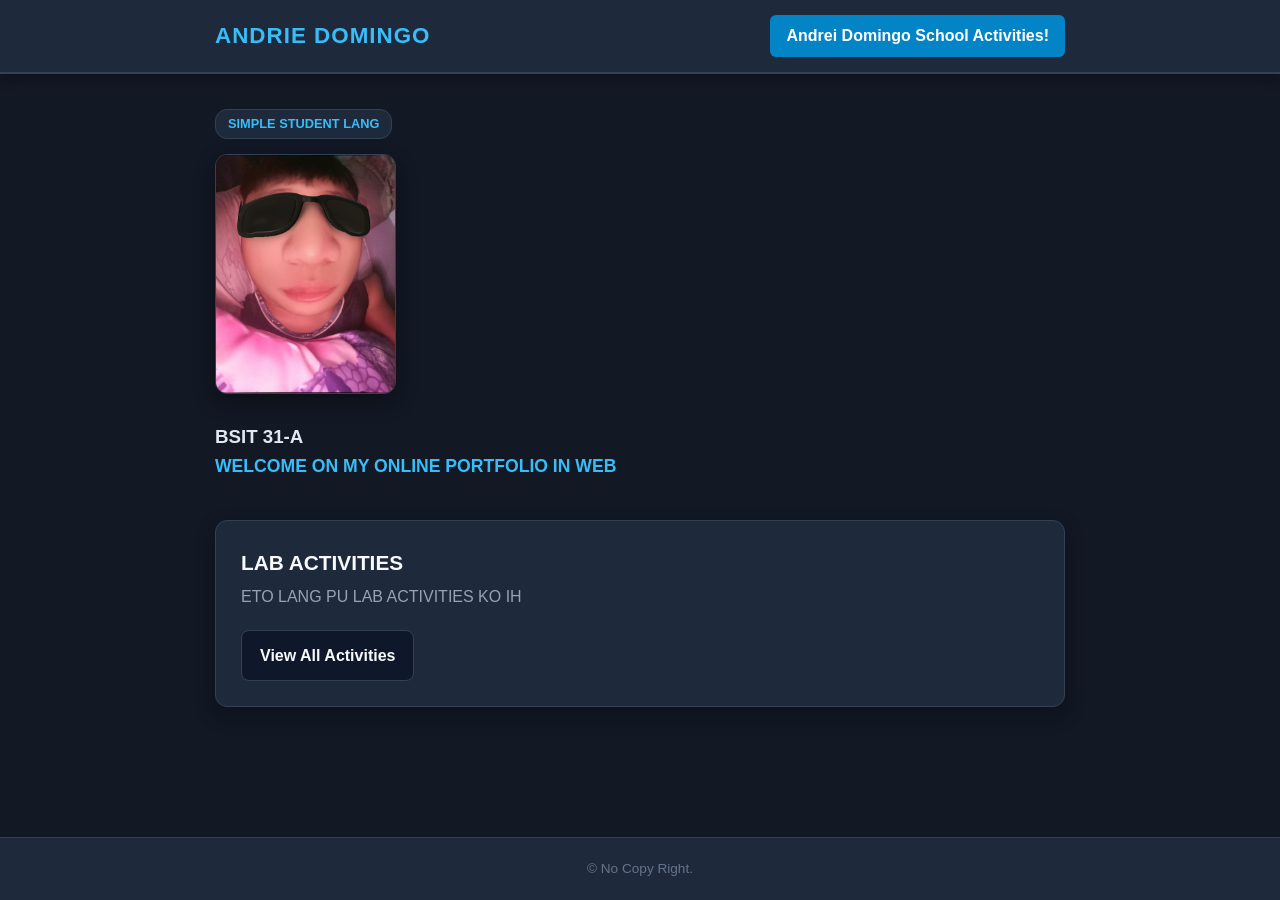
==== PORTFOLIO/DOMINGO BSIT31A/index.html @ 51f82150 "Rename INDEX.html to index.html" ====
<!DOCTYPE html>
<html lang="en">
<head>
  <meta charset="UTF-8">
  <meta name="viewport" content="width=device-width, initial-scale=1.0">
  <title>Welcome | Andrei</title>
  <link rel="stylesheet" href="style.css">
</head>
<body>

  <header class="header">
    <div class="container nav-container">
      <a href="INDEX.html" class="logo">ANDRIE DOMINGO </a>
      <nav class="nav-links">
        <a href="Activities.html" class="nav-btn">Andrei Domingo School Activities!</a>
      </nav>
    </div>
  </header>

  <main class="container">
    <!-- Hero Section -->
    <section class="hero">
      <span class="badge">SIMPLE STUDENT LANG</span>
      
      <!-- Clickable Profile Character Image (HTML + CSS Toggle) -->
      <div class="profile-image-container">
        <input type="checkbox" id="img-toggle" class="toggle-checkbox">
        <label for="img-toggle" class="img-wrapper" title="Click to change image!">
          <img src="Pogi.png" alt="" class="profile-img main-img">
          <img src="Superpogi.png" alt="" class="profile-img alt-img">
        </label>
      </div>

      <h3>BSIT 31-A</h3>
      <div class="subtitle">
        <h2>WELCOME ON MY ONLINE PORTFOLIO IN WEB</h2>
      </div>
    </section>

    <!-- Navigation Link Section -->
    <section class="section link-section">
      <h2>LAB ACTIVITIES</h2>
      <p>ETO LANG PU LAB ACTIVITIES KO IH</p>
      <a href="Activities.html" class="btn">View All Activities</a>
    </section>
  </main>

  <footer class="footer">
    <div class="container">
      <p>&copy; No Copy Right.</p>
    </div>
  </footer>

</body>
</html>
---- PORTFOLIO/DOMINGO BSIT31A/style.css ----
* {
  box-sizing: border-box;
  margin: 0;
  padding: 0;
}

body {
  font-family: 'Segoe UI', Tahoma, Geneva, Verdana, sans-serif;
  background-color: #121824; 
  color: #e2e8f0;            
  line-height: 1.6;
  display: flex;
  flex-direction: column;
  min-height: 100vh;
}

.container {
  max-width: 850px;
  width: 90%;
  margin: 0 auto;
}


.header {
  background-color: #1e293b;
  border-bottom: 2px solid #334155;
  padding: 15px 0;
  position: sticky;
  top: 0;
  z-index: 10;
  box-shadow: 0 4px 12px rgba(0, 0, 0, 0.3);
}

.nav-container {
  display: flex;
  justify-content: space-between;
  align-items: center;
}

.logo {
  font-size: 1.4rem;
  font-weight: 800;
  color: #38bdf8; 
  text-decoration: none;
  letter-spacing: 1px;
}

.nav-links {
  display: flex;
  gap: 15px;
}

.nav-btn {
  background-color: #0284c7;
  color: #ffffff;
  padding: 8px 16px;
  border-radius: 6px;
  font-weight: 600;
  text-decoration: none;
  transition: background-color 0.2s ease, transform 0.2s ease;
}

.nav-btn:hover {
  background-color: #0369a1;
  transform: translateY(-2px);
}


main {
  flex: 1;
  padding-bottom: 40px;
}

.hero {
  padding: 35px 0 20px;
}

.badge {
  display: inline-block;
  background-color: #1e293b;
  color: #38bdf8;
  border: 1px solid #334155;
  font-size: 0.8rem;
  font-weight: 700;
  padding: 4px 12px;
  border-radius: 12px;
  margin-bottom: 15px;
}


.profile-image-container {
  margin-bottom: 20px;
}

.toggle-checkbox {
  display: none; 
}

.img-wrapper {
  display: inline-block;
  cursor: pointer;
}

.profile-img {
  max-height: 240px;
  width: auto;
  border-radius: 12px;
  border: 1px solid #334155;
  box-shadow: 0 8px 20px rgba(0, 0, 0, 0.4);
  transition: transform 0.2s ease;
}

.profile-img:hover {
  transform: scale(1.02);
}

/* Display main-img by default, hide alt-img */
.main-img {
  display: block;
}

.alt-img {
  display: none;
}

/* Swap images when checkbox is clicked */
.toggle-checkbox:checked + .img-wrapper .main-img {
  display: none;
}

.toggle-checkbox:checked + .img-wrapper .alt-img {
  display: block;
}


.hero h1 {
  font-size: 2.2rem;
  color: #f8fafc;
  margin-bottom: 5px;
}

.subtitle h2 {
  font-size: 1.1rem;
  color: #38bdf8;
  font-weight: 600;
}


.section {
  margin-top: 20px;
}

.link-section {
  background-color: #1e293b;
  border-radius: 12px;
  padding: 25px;
  border: 1px solid #334155;
  box-shadow: 0 8px 20px rgba(0, 0, 0, 0.3);
}

.link-section h2 {
  font-size: 1.3rem;
  color: #f8fafc;
  margin-bottom: 5px;
}

.link-section p {
  color: #94a3b8;
  margin-bottom: 20px;
}


.btn {
  display: inline-block;
  background-color: #0f172a;
  color: #f8fafc;
  border: 1px solid #334155;
  padding: 12px 18px;
  border-radius: 8px;
  text-decoration: none;
  font-weight: 600;
  transition: all 0.2s ease;
}

.btn:hover {
  background-color: #0284c7;
  color: #ffffff;
  border-color: #0284c7;
  padding-left: 24px; 
}


.footer {
  background-color: #1e293b;
  border-top: 1px solid #334155;
  padding: 20px 0;
  text-align: center;
  font-size: 0.85rem;
  color: #64748b;
}
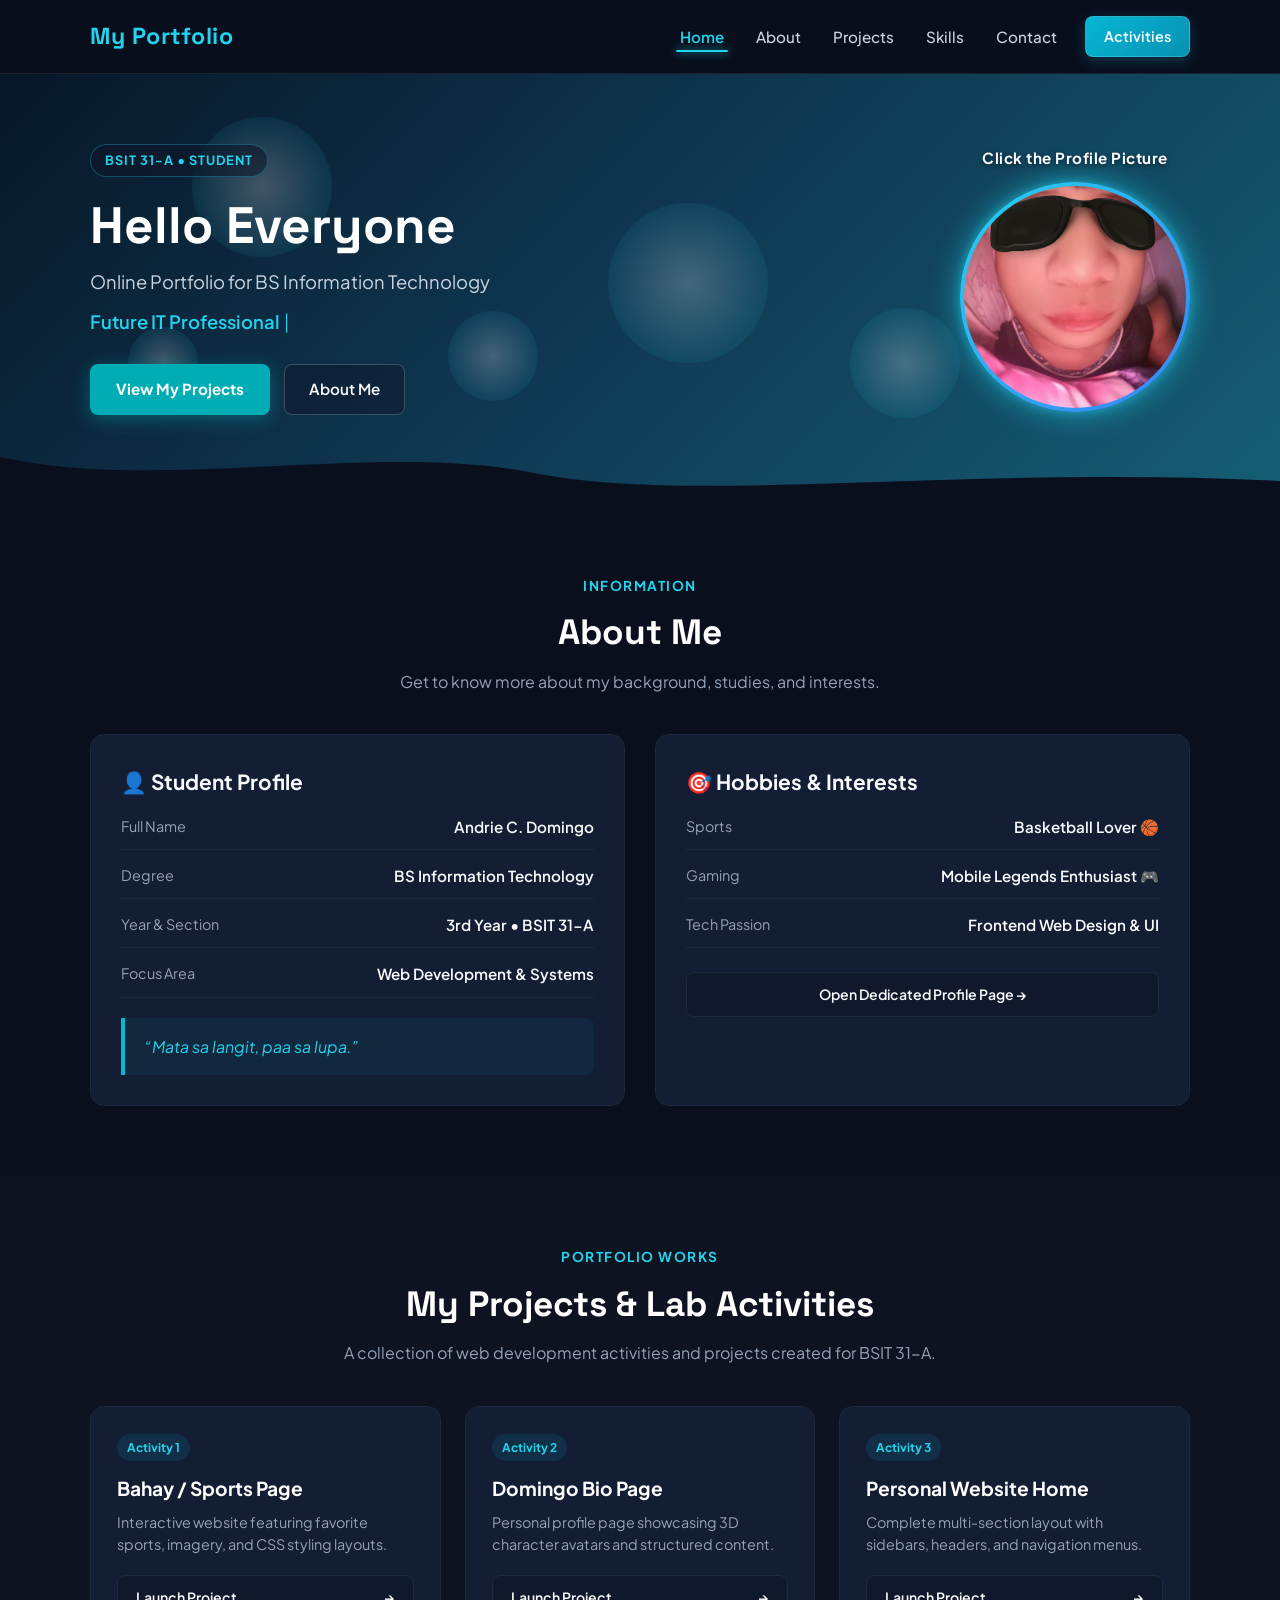
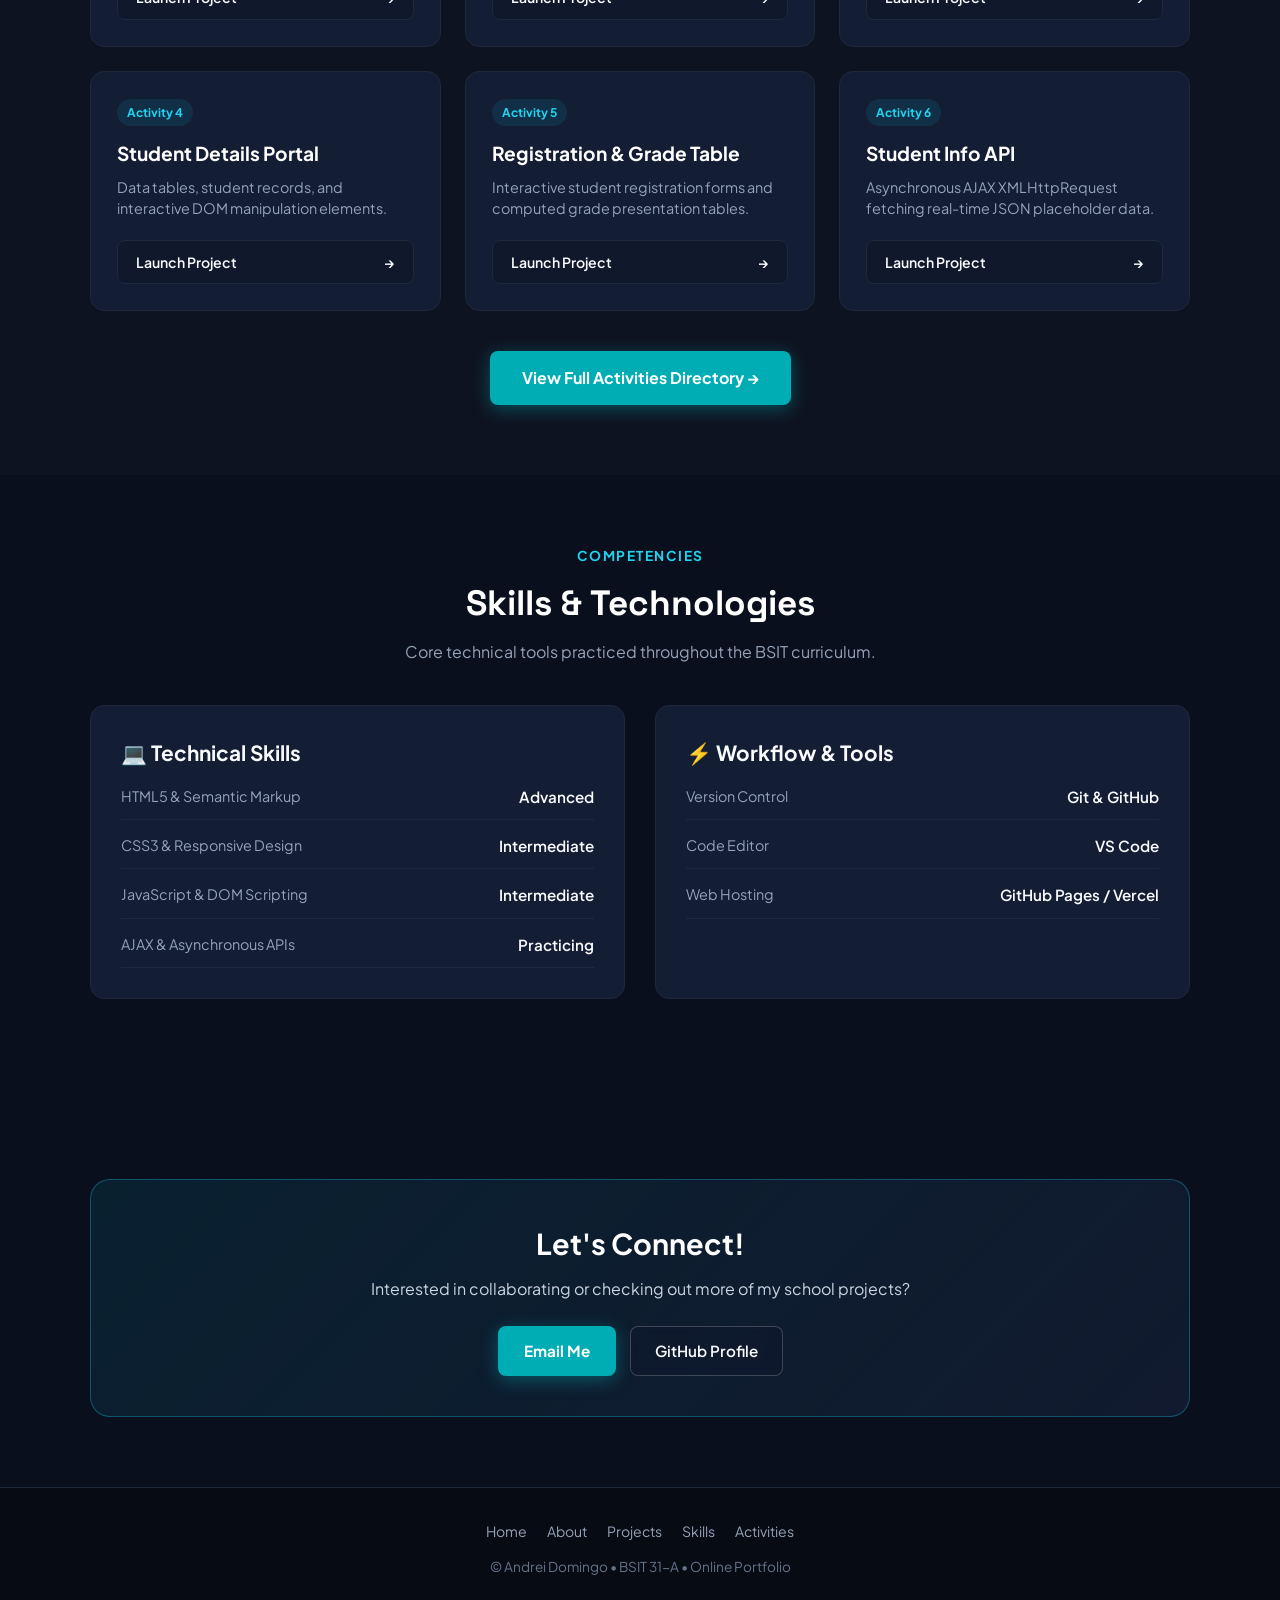
==== commit 536a8095: "Add Home, About, and Projects buttons with modern styling" ====
--- a/PORTFOLIO/DOMINGO BSIT31A/index.html
+++ b/PORTFOLIO/DOMINGO BSIT31A/index.html
@@ -1,55 +1,383 @@
-<!DOCTYPE html>
-<html lang="en">
-<head>
-  <meta charset="UTF-8">
-  <meta name="viewport" content="width=device-width, initial-scale=1.0">
-  <title>Welcome | Andrei</title>
-  <link rel="stylesheet" href="style.css">
-</head>
-<body>
-
-  <header class="header">
-    <div class="container nav-container">
-      <a href="INDEX.html" class="logo">ANDRIE DOMINGO </a>
-      <nav class="nav-links">
-        <a href="Activities.html" class="nav-btn">Andrei Domingo School Activities!</a>
-      </nav>
-    </div>
-  </header>
-
-  <main class="container">
-    <!-- Hero Section -->
-    <section class="hero">
-      <span class="badge">SIMPLE STUDENT LANG</span>
-      
-      <!-- Clickable Profile Character Image (HTML + CSS Toggle) -->
-      <div class="profile-image-container">
-        <input type="checkbox" id="img-toggle" class="toggle-checkbox">
-        <label for="img-toggle" class="img-wrapper" title="Click to change image!">
-          <img src="Pogi.png" alt="" class="profile-img main-img">
-          <img src="Superpogi.png" alt="" class="profile-img alt-img">
-        </label>
-      </div>
-
-      <h3>BSIT 31-A</h3>
-      <div class="subtitle">
-        <h2>WELCOME ON MY ONLINE PORTFOLIO IN WEB</h2>
-      </div>
-    </section>
-
-    <!-- Navigation Link Section -->
-    <section class="section link-section">
-      <h2>LAB ACTIVITIES</h2>
-      <p>ETO LANG PU LAB ACTIVITIES KO IH</p>
-      <a href="Activities.html" class="btn">View All Activities</a>
-    </section>
-  </main>
-
-  <footer class="footer">
-    <div class="container">
-      <p>&copy; No Copy Right.</p>
-    </div>
-  </footer>
-
-</body>
-</html>
+<!DOCTYPE html>
+<html lang="en">
+<head>
+  <meta charset="UTF-8">
+  <meta name="viewport" content="width=device-width, initial-scale=1.0">
+  <meta name="description" content="Online Portfolio for BS Information Technology - Andrei Domingo BSIT 31-A">
+  <title>My Portfolio | Andrei Domingo</title>
+  <link rel="stylesheet" href="style.css">
+</head>
+<body>
+
+  <!-- Top Navigation Header -->
+  <header class="header">
+    <div class="container nav-container">
+      <a href="#home" class="logo">My Portfolio</a>
+      
+      <nav>
+        <ul class="nav-links">
+          <li><a href="#home" class="nav-link active">Home</a></li>
+          <li><a href="#about" class="nav-link">About</a></li>
+          <li><a href="#projects" class="nav-link">Projects</a></li>
+          <li><a href="#skills" class="nav-link">Skills</a></li>
+          <li><a href="#contact" class="nav-link">Contact</a></li>
+          <li><a href="Activities.html" class="nav-btn">Activities</a></li>
+        </ul>
+      </nav>
+    </div>
+  </header>
+
+  <!-- Hero Section -->
+  <section class="hero-wrapper" id="home">
+    <!-- Ambient Bokeh / Floating Bubbles -->
+    <div class="hero-particles">
+      <div class="particle p1"></div>
+      <div class="particle p2"></div>
+      <div class="particle p3"></div>
+      <div class="particle p4"></div>
+      <div class="particle p5"></div>
+    </div>
+
+    <div class="container hero-content">
+      <!-- Left: Text and Buttons -->
+      <div class="hero-text">
+        <span class="badge">BSIT 31-A &bull; Student</span>
+        <h1 class="hero-title">Hello Everyone</h1>
+        <p class="hero-desc">Online Portfolio for BS Information Technology</p>
+        <div class="hero-typing">
+          <span id="typing-text">Future IT Professional</span>
+          <span class="typing-cursor">|</span>
+        </div>
+        
+        <div class="btn-group">
+          <a href="#projects" class="btn-primary">View My Projects</a>
+          <a href="#about" class="btn-secondary">About Me</a>
+        </div>
+      </div>
+
+      <!-- Right: Interactive Profile Image Toggle -->
+      <div class="hero-avatar-side">
+        <div class="avatar-label">Click the Profile Picture</div>
+        <div class="profile-circle-container">
+          <input type="checkbox" id="img-toggle" class="toggle-checkbox">
+          <label for="img-toggle" class="circle-img-wrapper" title="Click to swap picture!">
+            <img src="Pogi.png" alt="Andrei Domingo" class="circle-profile-img main-img">
+            <img src="Superpogi.png" alt="Andrei Domingo Alternate" class="circle-profile-img alt-img">
+          </label>
+        </div>
+      </div>
+    </div>
+
+    <!-- Smooth Bottom Wave SVG -->
+    <div class="hero-wave">
+      <svg viewBox="0 0 1200 120" preserveAspectRatio="none">
+        <path d="M0,0 C150,90 350,-40 500,40 C650,120 900,20 1200,60 L1200,120 L0,120 Z"></path>
+      </svg>
+    </div>
+  </section>
+
+  <!-- Main Body Content -->
+  <main>
+    <!-- About Section -->
+    <section class="section" id="about">
+      <div class="container">
+        <div class="section-header">
+          <span class="section-tag">Information</span>
+          <h2 class="section-title">About Me</h2>
+          <p class="section-subtitle">Get to know more about my background, studies, and interests.</p>
+        </div>
+
+        <div class="about-grid">
+          <div class="card">
+            <h3>👤 Student Profile</h3>
+            <ul class="info-list">
+              <li class="info-item">
+                <span class="info-label">Full Name</span>
+                <span class="info-value">Andrie C. Domingo</span>
+              </li>
+              <li class="info-item">
+                <span class="info-label">Degree</span>
+                <span class="info-value">BS Information Technology</span>
+              </li>
+              <li class="info-item">
+                <span class="info-label">Year & Section</span>
+                <span class="info-value">3rd Year &bull; BSIT 31-A</span>
+              </li>
+              <li class="info-item">
+                <span class="info-label">Focus Area</span>
+                <span class="info-value">Web Development & Systems</span>
+              </li>
+            </ul>
+
+            <div class="quote-box">
+              &ldquo;Mata sa langit, paa sa lupa.&rdquo;
+            </div>
+          </div>
+
+          <div class="card">
+            <h3>🎯 Hobbies & Interests</h3>
+            <ul class="info-list">
+              <li class="info-item">
+                <span class="info-label">Sports</span>
+                <span class="info-value">Basketball Lover 🏀</span>
+              </li>
+              <li class="info-item">
+                <span class="info-label">Gaming</span>
+                <span class="info-value">Mobile Legends Enthusiast 🎮</span>
+              </li>
+              <li class="info-item">
+                <span class="info-label">Tech Passion</span>
+                <span class="info-value">Frontend Web Design & UI</span>
+              </li>
+            </ul>
+
+            <div style="margin-top: 24px; display: flex; gap: 12px; flex-wrap: wrap;">
+              <a href="Profile.html" class="project-btn" style="flex: 1; text-align: center; justify-content: center;">
+                Open Dedicated Profile Page &rarr;
+              </a>
+            </div>
+          </div>
+        </div>
+      </div>
+    </section>
+
+    <!-- Projects Section -->
+    <section class="section" id="projects" style="background: rgba(255,255,255,0.015);">
+      <div class="container">
+        <div class="section-header">
+          <span class="section-tag">Portfolio Works</span>
+          <h2 class="section-title">My Projects & Lab Activities</h2>
+          <p class="section-subtitle">A collection of web development activities and projects created for BSIT 31-A.</p>
+        </div>
+
+        <div class="projects-grid">
+          <!-- Project 1 -->
+          <div class="project-card">
+            <div>
+              <span class="project-badge">Activity 1</span>
+              <h3 class="project-title">Bahay / Sports Page</h3>
+              <p class="project-desc">Interactive website featuring favorite sports, imagery, and CSS styling layouts.</p>
+            </div>
+            <a href="Bahay.html" class="project-btn">
+              <span>Launch Project</span>
+              <span>&rarr;</span>
+            </a>
+          </div>
+
+          <!-- Project 2 -->
+          <div class="project-card">
+            <div>
+              <span class="project-badge">Activity 2</span>
+              <h3 class="project-title">Domingo Bio Page</h3>
+              <p class="project-desc">Personal profile page showcasing 3D character avatars and structured content.</p>
+            </div>
+            <a href="Domingo.html" class="project-btn">
+              <span>Launch Project</span>
+              <span>&rarr;</span>
+            </a>
+          </div>
+
+          <!-- Project 3 -->
+          <div class="project-card">
+            <div>
+              <span class="project-badge">Activity 3</span>
+              <h3 class="project-title">Personal Website Home</h3>
+              <p class="project-desc">Complete multi-section layout with sidebars, headers, and navigation menus.</p>
+            </div>
+            <a href="Home.html" class="project-btn">
+              <span>Launch Project</span>
+              <span>&rarr;</span>
+            </a>
+          </div>
+
+          <!-- Project 4 -->
+          <div class="project-card">
+            <div>
+              <span class="project-badge">Activity 4</span>
+              <h3 class="project-title">Student Details Portal</h3>
+              <p class="project-desc">Data tables, student records, and interactive DOM manipulation elements.</p>
+            </div>
+            <a href="Student.html" class="project-btn">
+              <span>Launch Project</span>
+              <span>&rarr;</span>
+            </a>
+          </div>
+
+          <!-- Project 5 -->
+          <div class="project-card">
+            <div>
+              <span class="project-badge">Activity 5</span>
+              <h3 class="project-title">Registration & Grade Table</h3>
+              <p class="project-desc">Interactive student registration forms and computed grade presentation tables.</p>
+            </div>
+            <a href="Form.html" class="project-btn">
+              <span>Launch Project</span>
+              <span>&rarr;</span>
+            </a>
+          </div>
+
+          <!-- Project 6 -->
+          <div class="project-card">
+            <div>
+              <span class="project-badge">Activity 6</span>
+              <h3 class="project-title">Student Info API</h3>
+              <p class="project-desc">Asynchronous AJAX XMLHttpRequest fetching real-time JSON placeholder data.</p>
+            </div>
+            <a href="indexx.html" class="project-btn">
+              <span>Launch Project</span>
+              <span>&rarr;</span>
+            </a>
+          </div>
+        </div>
+
+        <div style="text-align: center; margin-top: 40px;">
+          <a href="Activities.html" class="btn-primary" style="padding: 14px 32px; font-size: 1rem;">
+            View Full Activities Directory &rarr;
+          </a>
+        </div>
+      </div>
+    </section>
+
+    <!-- Skills Section -->
+    <section class="section" id="skills">
+      <div class="container">
+        <div class="section-header">
+          <span class="section-tag">Competencies</span>
+          <h2 class="section-title">Skills & Technologies</h2>
+          <p class="section-subtitle">Core technical tools practiced throughout the BSIT curriculum.</p>
+        </div>
+
+        <div class="about-grid">
+          <div class="card">
+            <h3>💻 Technical Skills</h3>
+            <ul class="info-list">
+              <li class="info-item">
+                <span class="info-label">HTML5 & Semantic Markup</span>
+                <span class="info-value">Advanced</span>
+              </li>
+              <li class="info-item">
+                <span class="info-label">CSS3 & Responsive Design</span>
+                <span class="info-value">Intermediate</span>
+              </li>
+              <li class="info-item">
+                <span class="info-label">JavaScript & DOM Scripting</span>
+                <span class="info-value">Intermediate</span>
+              </li>
+              <li class="info-item">
+                <span class="info-label">AJAX & Asynchronous APIs</span>
+                <span class="info-value">Practicing</span>
+              </li>
+            </ul>
+          </div>
+
+          <div class="card">
+            <h3>⚡ Workflow & Tools</h3>
+            <ul class="info-list">
+              <li class="info-item">
+                <span class="info-label">Version Control</span>
+                <span class="info-value">Git & GitHub</span>
+              </li>
+              <li class="info-item">
+                <span class="info-label">Code Editor</span>
+                <span class="info-value">VS Code</span>
+              </li>
+              <li class="info-item">
+                <span class="info-label">Web Hosting</span>
+                <span class="info-value">GitHub Pages / Vercel</span>
+              </li>
+            </ul>
+          </div>
+        </div>
+      </div>
+    </section>
+
+    <!-- Contact Section -->
+    <section class="section" id="contact">
+      <div class="container">
+        <div class="contact-banner">
+          <h2>Let's Connect!</h2>
+          <p>Interested in collaborating or checking out more of my school projects?</p>
+          <div class="btn-group" style="justify-content: center;">
+            <a href="mailto:Domingoandrei423@gmail.com" class="btn-primary">Email Me</a>
+            <a href="https://github.com/AndrieaA-stack" target="_blank" rel="noopener noreferrer" class="btn-secondary">GitHub Profile</a>
+          </div>
+        </div>
+      </div>
+    </section>
+  </main>
+
+  <!-- Footer -->
+  <footer class="footer">
+    <div class="container footer-content">
+      <ul class="footer-links">
+        <li><a href="#home">Home</a></li>
+        <li><a href="#about">About</a></li>
+        <li><a href="#projects">Projects</a></li>
+        <li><a href="#skills">Skills</a></li>
+        <li><a href="Activities.html">Activities</a></li>
+      </ul>
+      <p>&copy; Andrei Domingo &bull; BSIT 31-A &bull; Online Portfolio</p>
+    </div>
+  </footer>
+
+  <!-- Dynamic Typing & Active Navigation Script -->
+  <script>
+    // Typing Animation
+    const words = ["Future IT Professional", "Web Developer", "BSIT 31-A Student", "Tech Enthusiast"];
+    let wordIndex = 0;
+    let charIndex = 0;
+    let isDeleting = false;
+    const typingElement = document.getElementById("typing-text");
+
+    function typeEffect() {
+      const currentWord = words[wordIndex];
+      if (isDeleting) {
+        typingElement.textContent = currentWord.substring(0, charIndex - 1);
+        charIndex--;
+      } else {
+        typingElement.textContent = currentWord.substring(0, charIndex + 1);
+        charIndex++;
+      }
+
+      let speed = isDeleting ? 45 : 90;
+
+      if (!isDeleting && charIndex === currentWord.length) {
+        speed = 1800; // Pause at end of word
+        isDeleting = true;
+      } else if (isDeleting && charIndex === 0) {
+        isDeleting = false;
+        wordIndex = (wordIndex + 1) % words.length;
+        speed = 400; // Pause before new word
+      }
+
+      setTimeout(typeEffect, speed);
+    }
+
+    document.addEventListener("DOMContentLoaded", typeEffect);
+
+    // Active Navigation Highlight on Scroll
+    const navLinks = document.querySelectorAll(".nav-link");
+    const sections = document.querySelectorAll("section[id]");
+
+    window.addEventListener("scroll", () => {
+      let currentSectionId = "";
+      const scrollY = window.pageYOffset;
+
+      sections.forEach(section => {
+        const sectionTop = section.offsetTop - 120;
+        const sectionHeight = section.offsetHeight;
+        if (scrollY >= sectionTop && scrollY < sectionTop + sectionHeight) {
+          currentSectionId = section.getAttribute("id");
+        }
+      });
+
+      navLinks.forEach(link => {
+        link.classList.remove("active");
+        if (link.getAttribute("href") === `#${currentSectionId}`) {
+          link.classList.add("active");
+        }
+      });
+    });
+  </script>
+</body>
+</html>
--- a/PORTFOLIO/DOMINGO BSIT31A/style.css
+++ b/PORTFOLIO/DOMINGO BSIT31A/style.css
@@ -1,200 +1,729 @@
-* {
-  box-sizing: border-box;
-  margin: 0;
-  padding: 0;
-}
-
-body {
-  font-family: 'Segoe UI', Tahoma, Geneva, Verdana, sans-serif;
-  background-color: #121824; 
-  color: #e2e8f0;            
-  line-height: 1.6;
-  display: flex;
-  flex-direction: column;
-  min-height: 100vh;
-}
-
-.container {
-  max-width: 850px;
-  width: 90%;
-  margin: 0 auto;
-}
-
-
-.header {
-  background-color: #1e293b;
-  border-bottom: 2px solid #334155;
-  padding: 15px 0;
-  position: sticky;
-  top: 0;
-  z-index: 10;
-  box-shadow: 0 4px 12px rgba(0, 0, 0, 0.3);
-}
-
-.nav-container {
-  display: flex;
-  justify-content: space-between;
-  align-items: center;
-}
-
-.logo {
-  font-size: 1.4rem;
-  font-weight: 800;
-  color: #38bdf8; 
-  text-decoration: none;
-  letter-spacing: 1px;
-}
-
-.nav-links {
-  display: flex;
-  gap: 15px;
-}
-
-.nav-btn {
-  background-color: #0284c7;
-  color: #ffffff;
-  padding: 8px 16px;
-  border-radius: 6px;
-  font-weight: 600;
-  text-decoration: none;
-  transition: background-color 0.2s ease, transform 0.2s ease;
-}
-
-.nav-btn:hover {
-  background-color: #0369a1;
-  transform: translateY(-2px);
-}
-
-
-main {
-  flex: 1;
-  padding-bottom: 40px;
-}
-
-.hero {
-  padding: 35px 0 20px;
-}
-
-.badge {
-  display: inline-block;
-  background-color: #1e293b;
-  color: #38bdf8;
-  border: 1px solid #334155;
-  font-size: 0.8rem;
-  font-weight: 700;
-  padding: 4px 12px;
-  border-radius: 12px;
-  margin-bottom: 15px;
-}
-
-
-.profile-image-container {
-  margin-bottom: 20px;
-}
-
-.toggle-checkbox {
-  display: none; 
-}
-
-.img-wrapper {
-  display: inline-block;
-  cursor: pointer;
-}
-
-.profile-img {
-  max-height: 240px;
-  width: auto;
-  border-radius: 12px;
-  border: 1px solid #334155;
-  box-shadow: 0 8px 20px rgba(0, 0, 0, 0.4);
-  transition: transform 0.2s ease;
-}
-
-.profile-img:hover {
-  transform: scale(1.02);
-}
-
-/* Display main-img by default, hide alt-img */
-.main-img {
-  display: block;
-}
-
-.alt-img {
-  display: none;
-}
-
-/* Swap images when checkbox is clicked */
-.toggle-checkbox:checked + .img-wrapper .main-img {
-  display: none;
-}
-
-.toggle-checkbox:checked + .img-wrapper .alt-img {
-  display: block;
-}
-
-
-.hero h1 {
-  font-size: 2.2rem;
-  color: #f8fafc;
-  margin-bottom: 5px;
-}
-
-.subtitle h2 {
-  font-size: 1.1rem;
-  color: #38bdf8;
-  font-weight: 600;
-}
-
-
-.section {
-  margin-top: 20px;
-}
-
-.link-section {
-  background-color: #1e293b;
-  border-radius: 12px;
-  padding: 25px;
-  border: 1px solid #334155;
-  box-shadow: 0 8px 20px rgba(0, 0, 0, 0.3);
-}
-
-.link-section h2 {
-  font-size: 1.3rem;
-  color: #f8fafc;
-  margin-bottom: 5px;
-}
-
-.link-section p {
-  color: #94a3b8;
-  margin-bottom: 20px;
-}
-
-
-.btn {
-  display: inline-block;
-  background-color: #0f172a;
-  color: #f8fafc;
-  border: 1px solid #334155;
-  padding: 12px 18px;
-  border-radius: 8px;
-  text-decoration: none;
-  font-weight: 600;
-  transition: all 0.2s ease;
-}
-
-.btn:hover {
-  background-color: #0284c7;
-  color: #ffffff;
-  border-color: #0284c7;
-  padding-left: 24px; 
-}
-
-
-.footer {
-  background-color: #1e293b;
-  border-top: 1px solid #334155;
-  padding: 20px 0;
-  text-align: center;
-  font-size: 0.85rem;
-  color: #64748b;
+@import url('https://fonts.googleapis.com/css2?family=Plus+Jakarta+Sans:wght@300;400;500;600;700;800&family=Space+Grotesk:wght@500;700&display=swap');
+
+:root {
+  --bg-main: #0a0f1d;
+  --bg-card: #131d33;
+  --bg-card-hover: #1a2744;
+  --header-bg: rgba(10, 15, 29, 0.85);
+  --border-color: #1e293b;
+  --border-glow: rgba(34, 211, 238, 0.3);
+  --primary: #06b6d4;
+  --primary-light: #22d3ee;
+  --primary-dark: #0891b2;
+  --primary-glow: rgba(34, 211, 238, 0.4);
+  --text-main: #f8fafc;
+  --text-muted: #94a3b8;
+  --text-sub: #cbd5e1;
+  --accent: #38bdf8;
+  --hero-gradient: linear-gradient(135deg, #071727 0%, #0f354f 45%, #155e75 100%);
+  --radius-sm: 8px;
+  --radius-md: 14px;
+  --radius-lg: 20px;
+  --radius-full: 9999px;
+  --transition: all 0.25s cubic-bezier(0.4, 0, 0.2, 1);
+}
+
+* {
+  box-sizing: border-box;
+  margin: 0;
+  padding: 0;
+}
+
+html {
+  scroll-behavior: smooth;
+}
+
+body {
+  font-family: 'Plus Jakarta Sans', sans-serif;
+  background-color: var(--bg-main);
+  color: var(--text-main);
+  line-height: 1.6;
+  min-height: 100vh;
+  display: flex;
+  flex-direction: column;
+  overflow-x: hidden;
+}
+
+/* Container */
+.container {
+  max-width: 1100px;
+  width: 92%;
+  margin: 0 auto;
+}
+
+/* Header & Navigation Bar */
+.header {
+  background: var(--header-bg);
+  backdrop-filter: blur(14px);
+  -webkit-backdrop-filter: blur(14px);
+  border-bottom: 1px solid rgba(255, 255, 255, 0.08);
+  position: sticky;
+  top: 0;
+  z-index: 100;
+  padding: 16px 0;
+  transition: var(--transition);
+}
+
+.nav-container {
+  display: flex;
+  justify-content: space-between;
+  align-items: center;
+}
+
+.logo {
+  font-family: 'Space Grotesk', sans-serif;
+  font-size: 1.45rem;
+  font-weight: 700;
+  color: var(--primary-light);
+  text-decoration: none;
+  letter-spacing: 0.5px;
+  display: flex;
+  align-items: center;
+  gap: 8px;
+  transition: var(--transition);
+}
+
+.logo:hover {
+  color: #ffffff;
+  text-shadow: 0 0 16px var(--primary-glow);
+}
+
+/* Navigation Links / Buttons */
+.nav-links {
+  display: flex;
+  align-items: center;
+  gap: 24px;
+  list-style: none;
+}
+
+.nav-link {
+  color: var(--text-sub);
+  text-decoration: none;
+  font-size: 0.95rem;
+  font-weight: 500;
+  padding: 6px 4px;
+  position: relative;
+  transition: var(--transition);
+}
+
+.nav-link:hover {
+  color: var(--primary-light);
+}
+
+.nav-link.active {
+  color: var(--primary-light);
+  font-weight: 600;
+}
+
+.nav-link.active::after,
+.nav-link:hover::after {
+  content: '';
+  position: absolute;
+  bottom: 0;
+  left: 0;
+  width: 100%;
+  height: 2px;
+  background: var(--primary-light);
+  border-radius: 2px;
+  box-shadow: 0 0 8px var(--primary-light);
+}
+
+.nav-btn {
+  background: linear-gradient(135deg, var(--primary), var(--primary-dark));
+  color: #ffffff;
+  padding: 8px 18px;
+  border-radius: var(--radius-sm);
+  font-weight: 600;
+  font-size: 0.9rem;
+  text-decoration: none;
+  border: 1px solid rgba(255, 255, 255, 0.15);
+  transition: var(--transition);
+  display: inline-flex;
+  align-items: center;
+  gap: 6px;
+  box-shadow: 0 4px 14px rgba(6, 182, 212, 0.25);
+}
+
+.nav-btn:hover {
+  background: linear-gradient(135deg, var(--primary-light), var(--primary));
+  transform: translateY(-2px);
+  box-shadow: 0 6px 20px rgba(6, 182, 212, 0.45);
+}
+
+/* Hero Section */
+.hero-wrapper {
+  position: relative;
+  background: var(--hero-gradient);
+  padding: 70px 0 90px;
+  overflow: hidden;
+}
+
+/* Ambient Floating Bubbles / Bokeh */
+.hero-particles {
+  position: absolute;
+  inset: 0;
+  pointer-events: none;
+  overflow: hidden;
+  z-index: 1;
+}
+
+.particle {
+  position: absolute;
+  border-radius: 50%;
+  background: radial-gradient(circle, rgba(255, 255, 255, 0.22) 0%, rgba(34, 211, 238, 0.08) 70%, transparent 100%);
+  animation: floatParticle 8s infinite ease-in-out alternate;
+}
+
+.p1 { width: 140px; height: 140px; top: 10%; left: 15%; animation-duration: 9s; }
+.p2 { width: 90px; height: 90px; top: 55%; left: 35%; animation-duration: 7s; }
+.p3 { width: 160px; height: 160px; top: 30%; right: 40%; animation-duration: 11s; }
+.p4 { width: 70px; height: 70px; bottom: 25%; left: 10%; animation-duration: 6s; }
+.p5 { width: 110px; height: 110px; bottom: 20%; right: 25%; animation-duration: 10s; }
+
+@keyframes floatParticle {
+  0% { transform: translateY(0px) scale(1); opacity: 0.35; }
+  50% { transform: translateY(-20px) scale(1.08); opacity: 0.6; }
+  100% { transform: translateY(-40px) scale(0.95); opacity: 0.4; }
+}
+
+.hero-content {
+  position: relative;
+  z-index: 2;
+  display: flex;
+  align-items: center;
+  justify-content: space-between;
+  gap: 40px;
+}
+
+.hero-text {
+  flex: 1;
+  max-width: 580px;
+}
+
+.badge {
+  display: inline-flex;
+  align-items: center;
+  gap: 6px;
+  background: rgba(15, 23, 42, 0.6);
+  border: 1px solid rgba(34, 211, 238, 0.3);
+  color: var(--primary-light);
+  font-size: 0.8rem;
+  font-weight: 700;
+  padding: 5px 14px;
+  border-radius: var(--radius-full);
+  margin-bottom: 20px;
+  text-transform: uppercase;
+  letter-spacing: 1px;
+}
+
+.hero-title {
+  font-family: 'Space Grotesk', sans-serif;
+  font-size: 3.2rem;
+  font-weight: 800;
+  color: #ffffff;
+  line-height: 1.15;
+  margin-bottom: 12px;
+}
+
+.hero-desc {
+  font-size: 1.15rem;
+  color: var(--text-sub);
+  margin-bottom: 10px;
+  font-weight: 400;
+}
+
+.hero-typing {
+  font-size: 1.15rem;
+  color: var(--primary-light);
+  font-weight: 600;
+  margin-bottom: 28px;
+  display: flex;
+  align-items: center;
+}
+
+.typing-cursor {
+  display: inline-block;
+  margin-left: 4px;
+  animation: blink 1s infinite;
+  color: var(--primary-light);
+  font-weight: 300;
+}
+
+@keyframes blink {
+  0%, 100% { opacity: 1; }
+  50% { opacity: 0; }
+}
+
+/* Button Group */
+.btn-group {
+  display: flex;
+  flex-wrap: wrap;
+  gap: 14px;
+  align-items: center;
+}
+
+.btn-primary {
+  background: #00adb5;
+  color: #ffffff;
+  font-weight: 700;
+  font-size: 0.95rem;
+  padding: 13px 26px;
+  border-radius: var(--radius-sm);
+  text-decoration: none;
+  display: inline-flex;
+  align-items: center;
+  gap: 8px;
+  border: none;
+  cursor: pointer;
+  box-shadow: 0 4px 18px rgba(0, 173, 181, 0.4);
+  transition: var(--transition);
+}
+
+.btn-primary:hover {
+  background: #06b6d4;
+  transform: translateY(-2px);
+  box-shadow: 0 8px 25px rgba(6, 182, 212, 0.55);
+}
+
+.btn-secondary {
+  background: rgba(15, 23, 42, 0.5);
+  color: var(--text-main);
+  font-weight: 600;
+  font-size: 0.95rem;
+  padding: 12px 24px;
+  border-radius: var(--radius-sm);
+  text-decoration: none;
+  display: inline-flex;
+  align-items: center;
+  gap: 8px;
+  border: 1px solid rgba(255, 255, 255, 0.2);
+  cursor: pointer;
+  transition: var(--transition);
+  backdrop-filter: blur(8px);
+}
+
+.btn-secondary:hover {
+  background: rgba(255, 255, 255, 0.1);
+  border-color: var(--primary-light);
+  color: var(--primary-light);
+  transform: translateY(-2px);
+}
+
+/* Right Side: Profile Picture Container */
+.hero-avatar-side {
+  display: flex;
+  flex-direction: column;
+  align-items: center;
+  text-align: center;
+}
+
+.avatar-label {
+  font-size: 0.95rem;
+  font-weight: 700;
+  color: #ffffff;
+  margin-bottom: 12px;
+  letter-spacing: 0.5px;
+  text-shadow: 0 2px 4px rgba(0, 0, 0, 0.5);
+}
+
+.profile-circle-container {
+  position: relative;
+}
+
+.toggle-checkbox {
+  display: none;
+}
+
+.circle-img-wrapper {
+  display: block;
+  width: 230px;
+  height: 230px;
+  border-radius: 50%;
+  cursor: pointer;
+  position: relative;
+  padding: 4px;
+  background: linear-gradient(135deg, var(--primary-light), #3b82f6);
+  box-shadow: 0 0 30px rgba(34, 211, 238, 0.65), 0 0 10px rgba(34, 211, 238, 0.4);
+  transition: transform 0.3s cubic-bezier(0.34, 1.56, 0.64, 1), box-shadow 0.3s ease;
+}
+
+.circle-img-wrapper:hover {
+  transform: scale(1.04);
+  box-shadow: 0 0 45px rgba(34, 211, 238, 0.85), 0 0 20px rgba(34, 211, 238, 0.5);
+}
+
+.circle-profile-img {
+  width: 100%;
+  height: 100%;
+  border-radius: 50%;
+  object-fit: cover;
+  display: block;
+  background-color: #ffffff;
+}
+
+/* Image Toggle Logic */
+.circle-img-wrapper .main-img {
+  display: block;
+}
+
+.circle-img-wrapper .alt-img {
+  display: none;
+}
+
+.toggle-checkbox:checked + .circle-img-wrapper .main-img {
+  display: none;
+}
+
+.toggle-checkbox:checked + .circle-img-wrapper .alt-img {
+  display: block;
+}
+
+/* Hero Wave Divider */
+.hero-wave {
+  position: absolute;
+  bottom: 0;
+  left: 0;
+  width: 100%;
+  overflow: hidden;
+  line-height: 0;
+  z-index: 3;
+}
+
+.hero-wave svg {
+  position: relative;
+  display: block;
+  width: calc(100% + 1.3px);
+  height: 48px;
+}
+
+.hero-wave path {
+  fill: var(--bg-main);
+}
+
+/* Main Content Sections */
+main {
+  flex: 1;
+}
+
+.section {
+  padding: 70px 0;
+}
+
+.section-header {
+  text-align: center;
+  margin-bottom: 40px;
+}
+
+.section-tag {
+  color: var(--primary-light);
+  font-size: 0.85rem;
+  font-weight: 700;
+  text-transform: uppercase;
+  letter-spacing: 1.5px;
+  display: block;
+  margin-bottom: 8px;
+}
+
+.section-title {
+  font-family: 'Space Grotesk', sans-serif;
+  font-size: 2.2rem;
+  font-weight: 700;
+  color: #ffffff;
+}
+
+.section-subtitle {
+  color: var(--text-muted);
+  font-size: 1rem;
+  max-width: 600px;
+  margin: 8px auto 0;
+}
+
+/* About Section */
+.about-grid {
+  display: grid;
+  grid-template-columns: 1fr 1fr;
+  gap: 30px;
+  align-items: stretch;
+}
+
+.card {
+  background: var(--bg-card);
+  border: 1px solid var(--border-color);
+  border-radius: var(--radius-md);
+  padding: 30px;
+  transition: var(--transition);
+}
+
+.card:hover {
+  background: var(--bg-card-hover);
+  border-color: var(--border-glow);
+  transform: translateY(-4px);
+  box-shadow: 0 10px 25px rgba(0, 0, 0, 0.35);
+}
+
+.card h3 {
+  font-size: 1.3rem;
+  color: var(--text-main);
+  margin-bottom: 16px;
+  display: flex;
+  align-items: center;
+  gap: 10px;
+}
+
+.info-list {
+  list-style: none;
+  display: flex;
+  flex-direction: column;
+  gap: 14px;
+}
+
+.info-item {
+  display: flex;
+  justify-content: space-between;
+  padding-bottom: 10px;
+  border-bottom: 1px solid rgba(255, 255, 255, 0.05);
+}
+
+.info-label {
+  color: var(--text-muted);
+  font-size: 0.9rem;
+}
+
+.info-value {
+  color: var(--text-main);
+  font-weight: 600;
+  font-size: 0.95rem;
+}
+
+.quote-box {
+  background: rgba(6, 182, 212, 0.07);
+  border-left: 4px solid var(--primary);
+  border-radius: 0 var(--radius-sm) var(--radius-sm) 0;
+  padding: 16px 20px;
+  margin-top: 20px;
+  font-style: italic;
+  color: var(--primary-light);
+}
+
+/* Projects Section */
+.projects-grid {
+  display: grid;
+  grid-template-columns: repeat(auto-fill, minmax(320px, 1fr));
+  gap: 24px;
+}
+
+.project-card {
+  background: var(--bg-card);
+  border: 1px solid var(--border-color);
+  border-radius: var(--radius-md);
+  padding: 26px;
+  display: flex;
+  flex-direction: column;
+  justify-content: space-between;
+  transition: var(--transition);
+  position: relative;
+  overflow: hidden;
+}
+
+.project-card::before {
+  content: '';
+  position: absolute;
+  top: 0;
+  left: 0;
+  width: 100%;
+  height: 3px;
+  background: linear-gradient(90deg, var(--primary), var(--primary-light));
+  opacity: 0;
+  transition: var(--transition);
+}
+
+.project-card:hover {
+  background: var(--bg-card-hover);
+  border-color: var(--border-glow);
+  transform: translateY(-5px);
+  box-shadow: 0 12px 30px rgba(0, 0, 0, 0.4);
+}
+
+.project-card:hover::before {
+  opacity: 1;
+}
+
+.project-badge {
+  font-size: 0.75rem;
+  font-weight: 700;
+  color: var(--primary-light);
+  background: rgba(6, 182, 212, 0.12);
+  padding: 4px 10px;
+  border-radius: var(--radius-full);
+  display: inline-block;
+  margin-bottom: 12px;
+  width: fit-content;
+}
+
+.project-title {
+  font-size: 1.2rem;
+  color: #ffffff;
+  margin-bottom: 8px;
+  font-weight: 700;
+}
+
+.project-desc {
+  color: var(--text-muted);
+  font-size: 0.9rem;
+  line-height: 1.5;
+  margin-bottom: 20px;
+  flex-grow: 1;
+}
+
+.project-btn {
+  background: rgba(15, 23, 42, 0.8);
+  color: var(--text-main);
+  border: 1px solid var(--border-color);
+  padding: 10px 18px;
+  border-radius: var(--radius-sm);
+  text-decoration: none;
+  font-size: 0.88rem;
+  font-weight: 600;
+  display: inline-flex;
+  align-items: center;
+  justify-content: space-between;
+  transition: var(--transition);
+}
+
+.project-btn:hover {
+  background: var(--primary);
+  color: #ffffff;
+  border-color: var(--primary);
+  padding-right: 22px;
+}
+
+/* Generic .btn for backwards compatibility */
+.btn {
+  display: inline-block;
+  background-color: #0f172a;
+  color: #f8fafc;
+  border: 1px solid #334155;
+  padding: 12px 18px;
+  border-radius: 8px;
+  text-decoration: none;
+  font-weight: 600;
+  transition: all 0.2s ease;
+}
+
+.btn:hover {
+  background-color: #0284c7;
+  color: #ffffff;
+  border-color: #0284c7;
+  padding-left: 24px;
+}
+
+/* Contact / Quick Banner */
+.contact-banner {
+  background: linear-gradient(135deg, rgba(6, 182, 212, 0.1) 0%, rgba(19, 29, 51, 0.8) 100%);
+  border: 1px solid var(--border-glow);
+  border-radius: var(--radius-lg);
+  padding: 40px;
+  text-align: center;
+  margin-top: 40px;
+}
+
+.contact-banner h2 {
+  font-size: 1.8rem;
+  color: #ffffff;
+  margin-bottom: 10px;
+}
+
+.contact-banner p {
+  color: var(--text-sub);
+  margin-bottom: 24px;
+}
+
+/* Footer */
+.footer {
+  background: #070b14;
+  border-top: 1px solid var(--border-color);
+  padding: 30px 0;
+  text-align: center;
+  margin-top: auto;
+}
+
+.footer-content {
+  display: flex;
+  flex-direction: column;
+  gap: 12px;
+  align-items: center;
+}
+
+.footer-links {
+  display: flex;
+  gap: 20px;
+  list-style: none;
+}
+
+.footer-links a {
+  color: var(--text-muted);
+  text-decoration: none;
+  font-size: 0.88rem;
+  transition: var(--transition);
+}
+
+.footer-links a:hover {
+  color: var(--primary-light);
+}
+
+.footer p {
+  color: #64748b;
+  font-size: 0.85rem;
+}
+
+/* Responsive Media Queries */
+@media (max-width: 860px) {
+  .hero-content {
+    flex-direction: column-reverse;
+    text-align: center;
+    gap: 35px;
+  }
+
+  .hero-text {
+    max-width: 100%;
+  }
+
+  .hero-typing {
+    justify-content: center;
+  }
+
+  .btn-group {
+    justify-content: center;
+  }
+
+  .hero-title {
+    font-size: 2.5rem;
+  }
+
+  .about-grid {
+    grid-template-columns: 1fr;
+  }
+}
+
+@media (max-width: 600px) {
+  .nav-links {
+    gap: 14px;
+  }
+
+  .nav-link {
+    font-size: 0.85rem;
+  }
+
+  .hero-title {
+    font-size: 2rem;
+  }
+
+  .circle-img-wrapper {
+    width: 180px;
+    height: 180px;
+  }
+
+  .projects-grid {
+    grid-template-columns: 1fr;
+  }
 }
